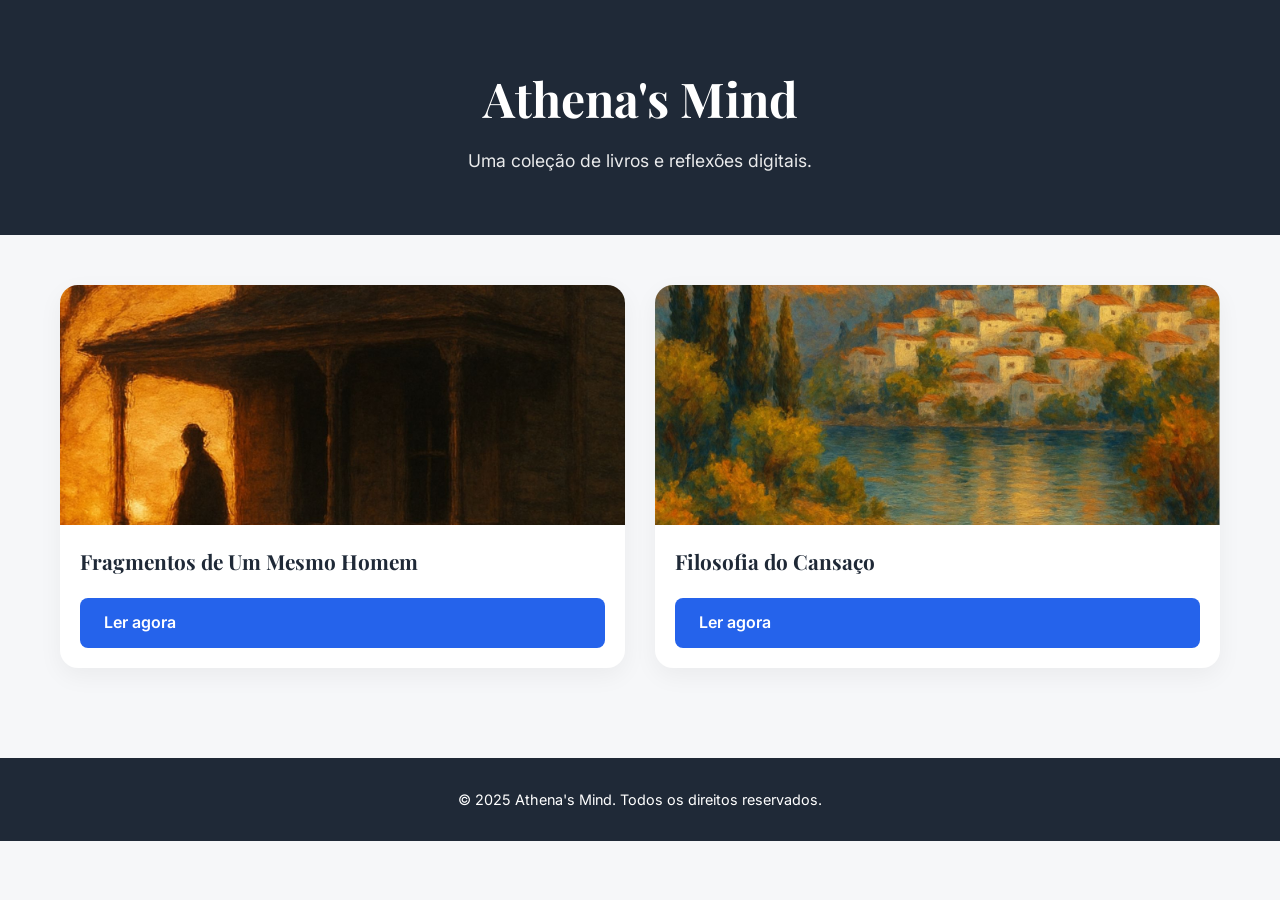
==== index.html @ 82911447 "Update index.html" ====
<!DOCTYPE html>
<html lang="pt-br">
<head>
  <meta charset="UTF-8">
  <meta name="viewport" content="width=device-width, initial-scale=1.0">
  <title>Athena's Mind</title>

  <!-- Favicon -->
  <link rel="icon" href="capas/favicon.png" type="image/png">

  <!-- Fontes Google -->
  <link href="https://fonts.googleapis.com/css2?family=Playfair+Display:wght@500;700&family=Inter:wght@400;600&display=swap" rel="stylesheet">

  <style>
    * {
      margin: 0;
      padding: 0;
      box-sizing: border-box;
    }

    body {
      font-family: 'Inter', sans-serif;
      background: #f6f7f9;
      color: #333;
      line-height: 1.6;
    }

    header {
      background: #1f2937;
      color: white;
      padding: 60px 20px;
      text-align: center;
    }

    header h1 {
      font-family: 'Playfair Display', serif;
      font-size: 3rem;
      margin-bottom: 10px;
    }

    header p {
      font-size: 1.1rem;
      opacity: 0.9;
    }

    .container {
      display: grid;
      grid-template-columns: repeat(auto-fit, minmax(280px, 1fr));
      gap: 30px;
      padding: 50px 20px;
      max-width: 1200px;
      margin: 0 auto;
    }

    .livro {
      background: white;
      border-radius: 18px;
      box-shadow: 0 8px 24px rgba(0, 0, 0, 0.05);
      transition: transform 0.3s ease, box-shadow 0.3s ease;
      overflow: hidden;
      display: flex;
      flex-direction: column;
      justify-content: space-between;
    }

    .livro:hover {
      transform: translateY(-5px);
      box-shadow: 0 12px 28px rgba(0, 0, 0, 0.1);
    }

    .livro img {
      width: 100%;
      height: 240px;
      object-fit: cover;
    }

    .livro h2 {
      font-family: 'Playfair Display', serif;
      font-size: 1.3rem;
      padding: 20px 20px 0;
      color: #1f2937;
    }

    .botao {
      margin: 20px;
      padding: 12px 24px;
      background-color: #2563eb;
      color: white;
      border-radius: 8px;
      text-decoration: none;
      font-weight: 600;
      font-size: 1rem;
      transition: background 0.3s ease;
    }

    .botao:hover {
      background-color: #1d4ed8;
    }

    footer {
      text-align: center;
      padding: 30px 20px;
      background: #1f2937;
      color: white;
      font-size: 0.9rem;
      margin-top: 40px;
    }
  </style>
</head>
<body>

  <header>
    <h1>Athena's Mind</h1>
    <p>Uma coleção de livros e reflexões digitais.</p>
  </header>

  <main class="container">
    <!-- Livro 1 -->
    <div class="livro">
      <img src="capas/capa1.jpg" alt="Capa Fragmentos de Um Mesmo Homem">
      <h2>Fragmentos de Um Mesmo Homem</h2>
      <a class="botao" href="livros/fragmento.pdf" target="_blank">Ler agora</a>
    </div>

    <!-- Livro 2 -->
    <div class="livro">
      <img src="capas/capa2.jpg" alt="Capa Filosofia do Cansaço">
      <h2>Filosofia do Cansaço</h2>
      <a class="botao" href="livros/cansaço.pdf" target="_blank">Ler agora</a>
    </div>

    <!-- Adicione mais livros aqui -->
  </main>

  <footer>
    © 2025 Athena's Mind. Todos os direitos reservados.
  </footer>

</body>
</html>
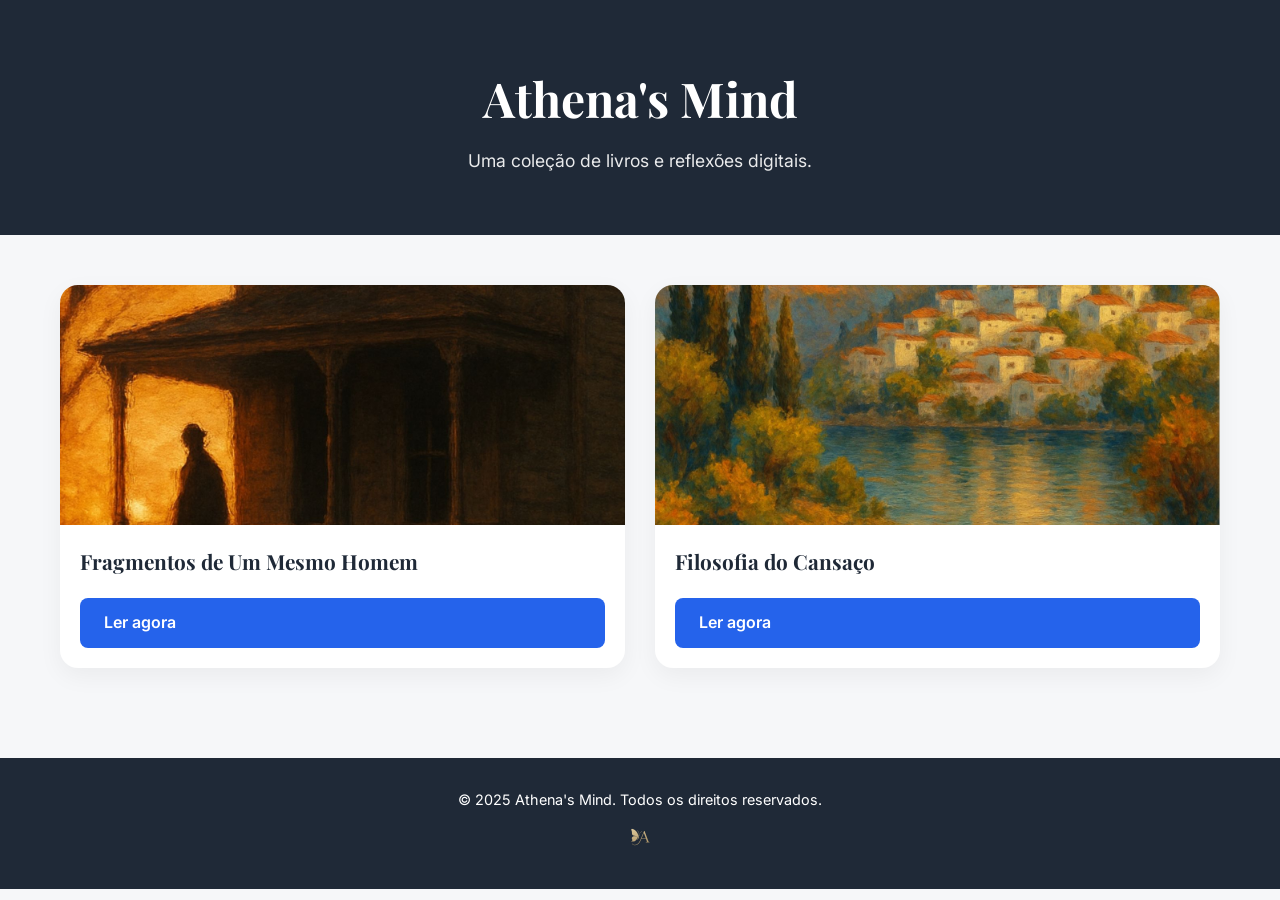
==== commit 7e589156: "Update index.html" ====
--- a/index.html
+++ b/index.html
@@ -134,6 +134,8 @@
 
   <footer>
     © 2025 Athena's Mind. Todos os direitos reservados.
+    <br>
+    <img src="capas/favicon.png" alt="Athena's Mind Logo" width="32" height="32" style="margin-top: 10px;">
   </footer>
 
 </body>
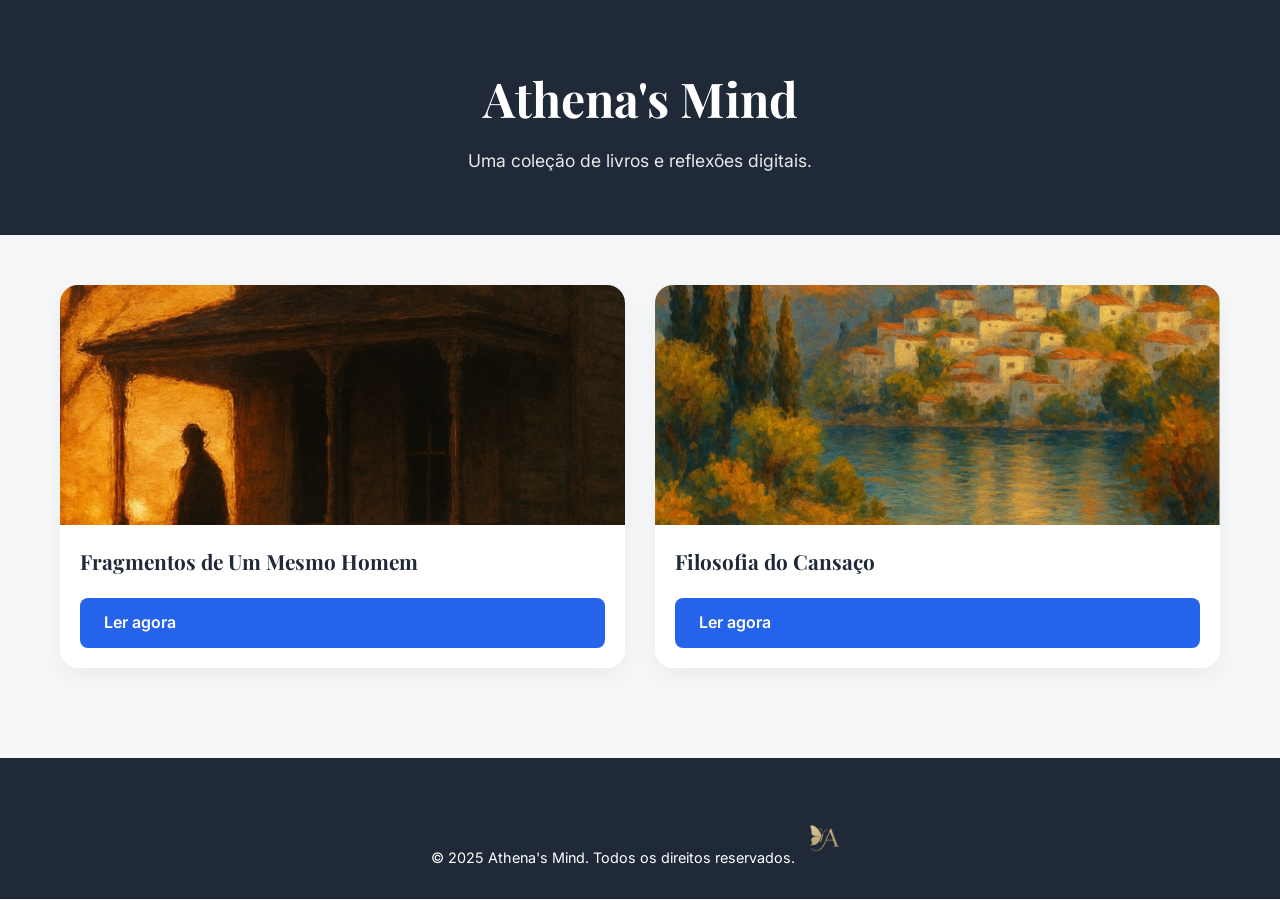
==== commit 5d3443d0: "Update index.html" ====
--- a/index.html
+++ b/index.html
@@ -134,8 +134,7 @@
 
   <footer>
     © 2025 Athena's Mind. Todos os direitos reservados.
-    <br>
-    <img src="capas/favicon.png" alt="Athena's Mind Logo" width="32" height="32" style="margin-top: 10px;">
+    <img src="capas/favicon.png" alt="Athena's Mind Logo" width="50" height="50" style="margin-top: 25px;">
   </footer>
 
 </body>
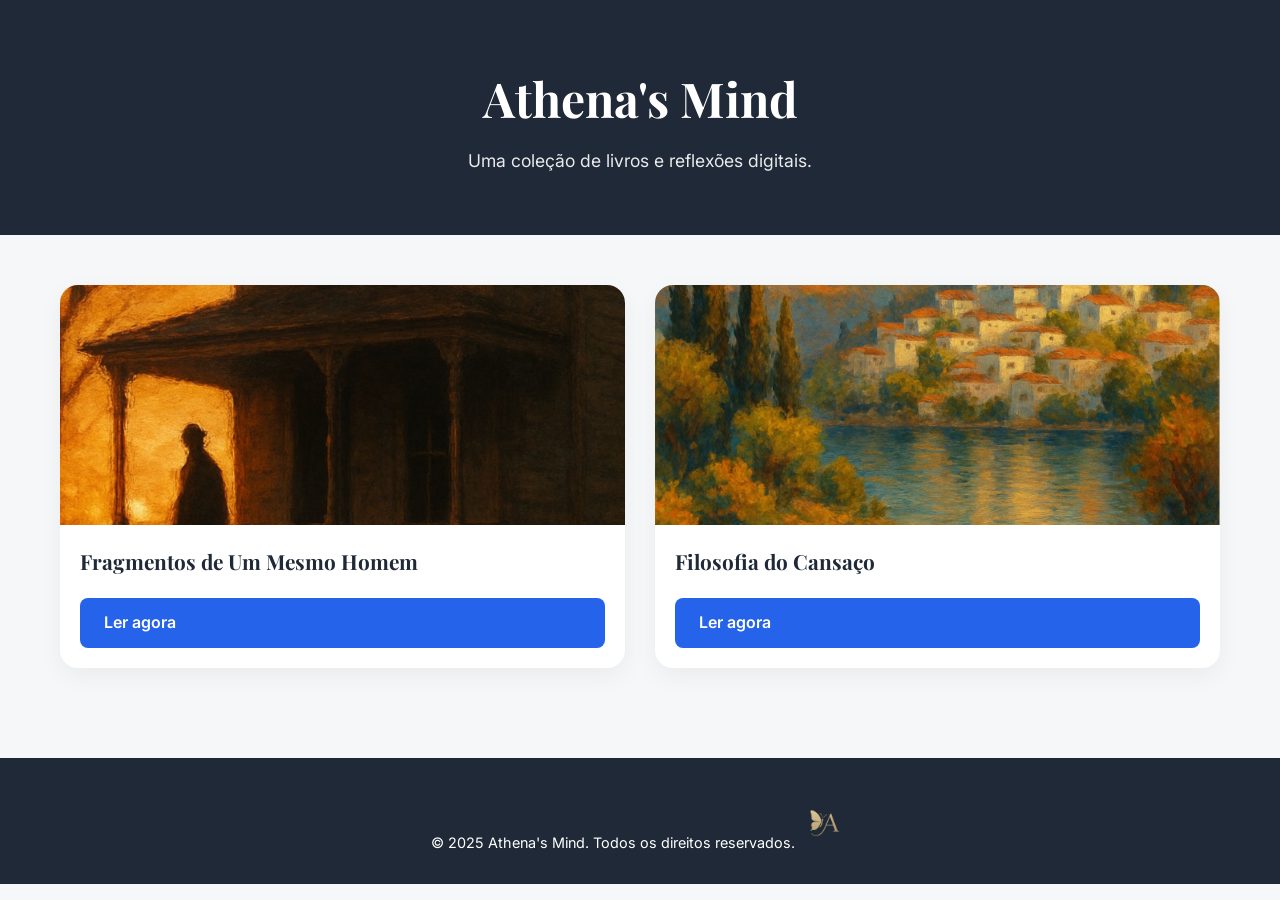
==== commit e366f552: "Update index.html" ====
--- a/index.html
+++ b/index.html
@@ -134,7 +134,7 @@
 
   <footer>
     © 2025 Athena's Mind. Todos os direitos reservados.
-    <img src="capas/favicon.png" alt="Athena's Mind Logo" width="50" height="50" style="margin-top: 25px;">
+    <img src="capas/favicon.png" alt="Athena's Mind Logo" width="50" height="50" style="margin-top: 10px;">
   </footer>
 
 </body>
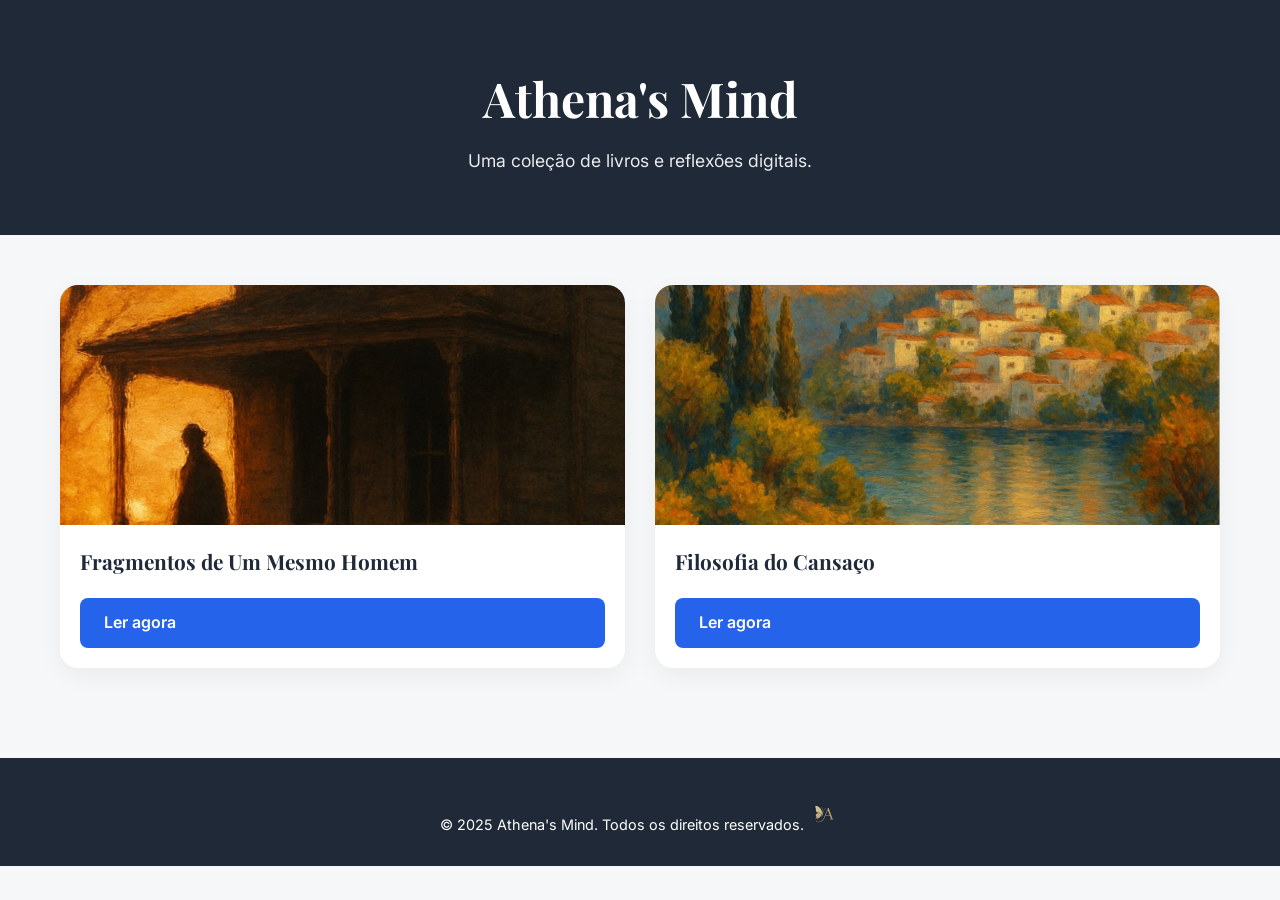
==== commit f6ef1f21: "Update index.html" ====
--- a/index.html
+++ b/index.html
@@ -134,7 +134,7 @@
 
   <footer>
     © 2025 Athena's Mind. Todos os direitos reservados.
-    <img src="capas/favicon.png" alt="Athena's Mind Logo" width="50" height="50" style="margin-top: 10px;">
+    <img src="capas/favicon.png" alt="Athena's Mind Logo" width="32" height="32" style="margin-top: 10px;">
   </footer>
 
 </body>
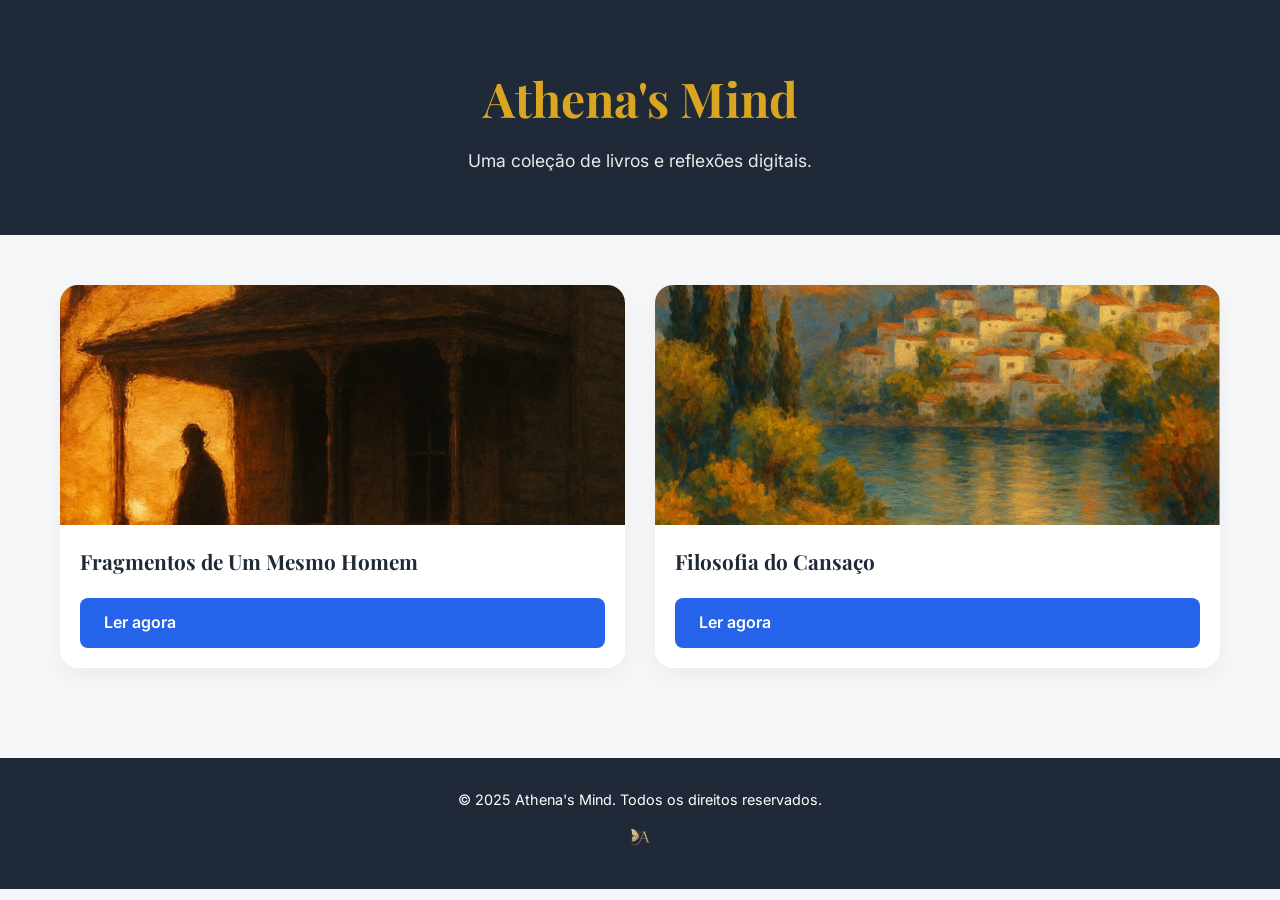
==== commit d49eb2cd: "Update index.html" ====
--- a/index.html
+++ b/index.html
@@ -36,6 +36,8 @@
       font-family: 'Playfair Display', serif;
       font-size: 3rem;
       margin-bottom: 10px;
+      color: #DAA520;
+
     }
 
     header p {
@@ -134,6 +136,7 @@
 
   <footer>
     © 2025 Athena's Mind. Todos os direitos reservados.
+    <br>
     <img src="capas/favicon.png" alt="Athena's Mind Logo" width="32" height="32" style="margin-top: 10px;">
   </footer>
 
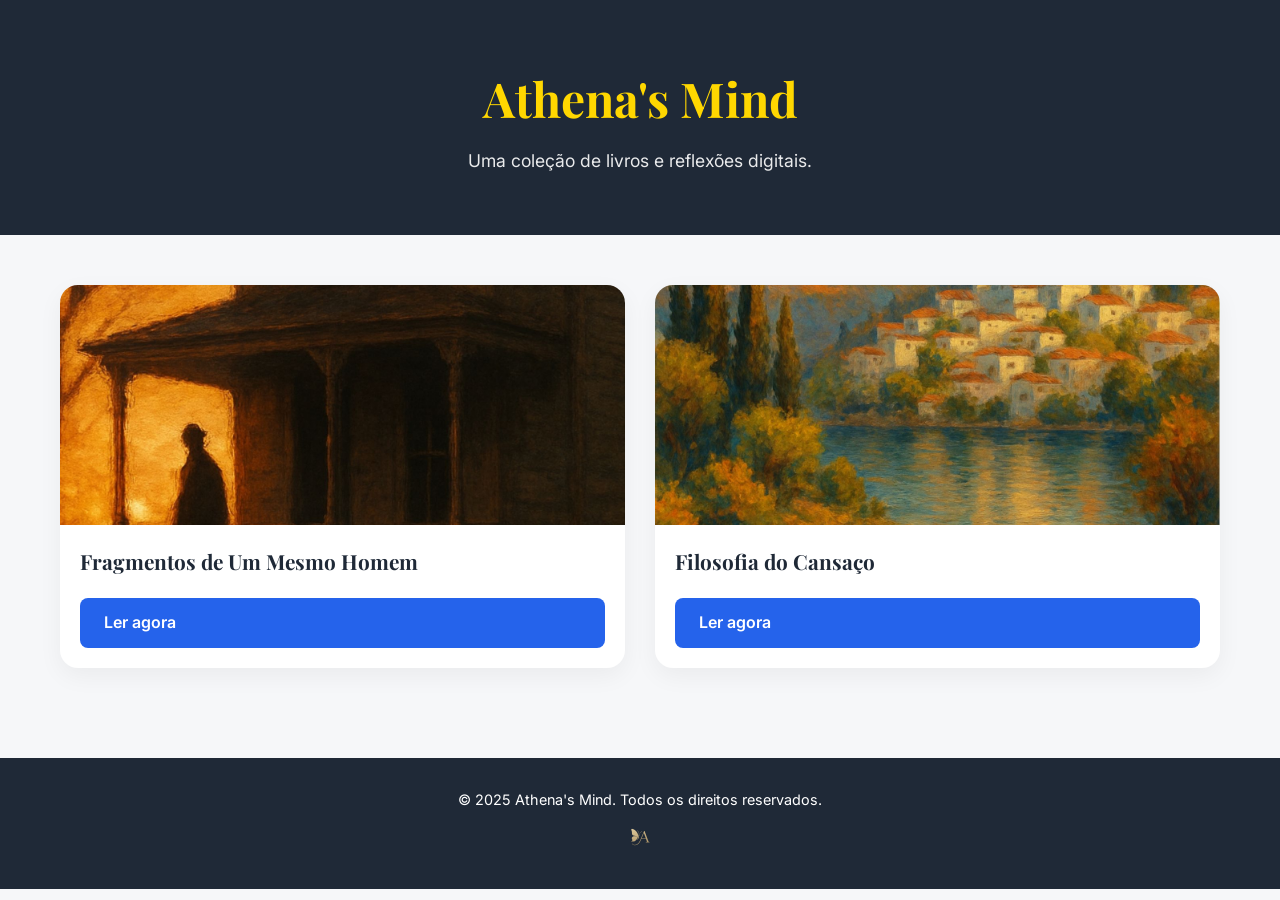
==== commit 5a4fcfc1: "Update index.html" ====
--- a/index.html
+++ b/index.html
@@ -36,7 +36,7 @@
       font-family: 'Playfair Display', serif;
       font-size: 3rem;
       margin-bottom: 10px;
-      color: #DAA520;
+      color: #FFD700;
 
     }
 
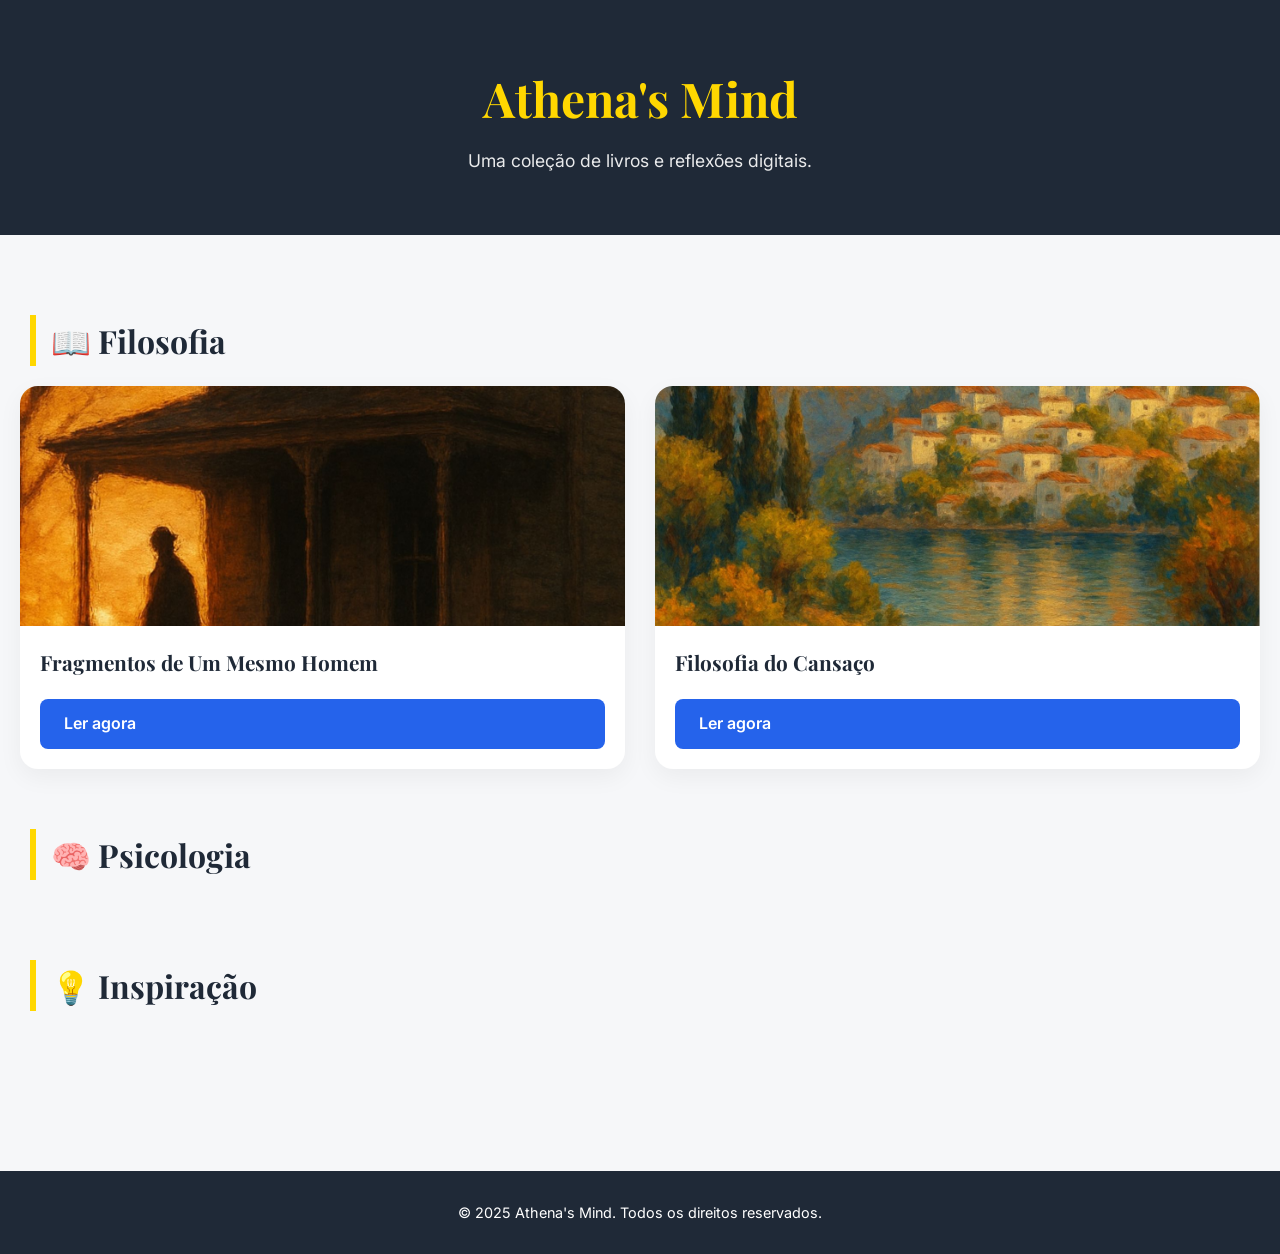
==== commit 356dd696: "Update index.html" ====
--- a/index.html
+++ b/index.html
@@ -1,14 +1,11 @@
 <!DOCTYPE html>
 <html lang="pt-br">
 <head>
-  <meta charset="UTF-8">
-  <meta name="viewport" content="width=device-width, initial-scale=1.0">
+  <meta charset="UTF-8" />
+  <meta name="viewport" content="width=device-width, initial-scale=1.0" />
   <title>Athena's Mind</title>
 
-  <!-- Favicon -->
-  <link rel="icon" href="capas/favicon.png" type="image/png">
-
-  <!-- Fontes Google -->
+  <!-- Fontes do Google -->
   <link href="https://fonts.googleapis.com/css2?family=Playfair+Display:wght@500;700&family=Inter:wght@400;600&display=swap" rel="stylesheet">
 
   <style>
@@ -36,8 +33,7 @@
       font-family: 'Playfair Display', serif;
       font-size: 3rem;
       margin-bottom: 10px;
-      color: #FFD700;
-
+      color: #FFD700; /* Dourado */
     }
 
     header p {
@@ -45,13 +41,29 @@
       opacity: 0.9;
     }
 
+    .container-principal {
+      padding: 40px 20px;
+      max-width: 1400px;
+      margin: auto;
+    }
+
+    .categoria {
+      margin-bottom: 60px;
+    }
+
+    .categoria-titulo {
+      font-family: 'Playfair Display', serif;
+      font-size: 2rem;
+      color: #1f2937;
+      margin: 40px 0 20px 10px;
+      border-left: 6px solid #FFD700;
+      padding-left: 15px;
+    }
+
     .container {
       display: grid;
       grid-template-columns: repeat(auto-fit, minmax(280px, 1fr));
       gap: 30px;
-      padding: 50px 20px;
-      max-width: 1200px;
-      margin: 0 auto;
     }
 
     .livro {
@@ -109,6 +121,7 @@
     }
   </style>
 </head>
+
 <body>
 
   <header>
@@ -116,28 +129,46 @@
     <p>Uma coleção de livros e reflexões digitais.</p>
   </header>
 
-  <main class="container">
-    <!-- Livro 1 -->
-    <div class="livro">
-      <img src="capas/capa1.jpg" alt="Capa Fragmentos de Um Mesmo Homem">
-      <h2>Fragmentos de Um Mesmo Homem</h2>
-      <a class="botao" href="livros/fragmento.pdf" target="_blank">Ler agora</a>
-    </div>
+  <main class="container-principal">
 
-    <!-- Livro 2 -->
-    <div class="livro">
-      <img src="capas/capa2.jpg" alt="Capa Filosofia do Cansaço">
-      <h2>Filosofia do Cansaço</h2>
-      <a class="botao" href="livros/cansaço.pdf" target="_blank">Ler agora</a>
-    </div>
+    <!-- Categoria: Filosofia -->
+    <section class="categoria">
+      <h2 class="categoria-titulo">📖 Filosofia</h2>
+      <div class="container">
+        <div class="livro">
+          <img src="capas/capa1.jpg" alt="Capa Fragmentos de Um Mesmo Homem">
+          <h2>Fragmentos de Um Mesmo Homem</h2>
+          <a class="botao" href="livros/fragmento.pdf" target="_blank">Ler agora</a>
+        </div>
 
-    <!-- Adicione mais livros aqui -->
+        <div class="livro">
+          <img src="capas/capa2.jpg" alt="Capa Filosofia do Cansaço">
+          <h2>Filosofia do Cansaço</h2>
+          <a class="botao" href="livros/cansaço.pdf" target="_blank">Ler agora</a>
+        </div>
+      </div>
+    </section>
+
+    <!-- Categoria: Psicologia -->
+    <section class="categoria">
+      <h2 class="categoria-titulo">🧠 Psicologia</h2>
+      <div class="container">
+        <!-- Adicione livros de psicologia aqui -->
+      </div>
+    </section>
+
+    <!-- Categoria: Inspiração -->
+    <section class="categoria">
+      <h2 class="categoria-titulo">💡 Inspiração</h2>
+      <div class="container">
+        <!-- Adicione livros de inspiração aqui -->
+      </div>
+    </section>
+
   </main>
 
   <footer>
     © 2025 Athena's Mind. Todos os direitos reservados.
-    <br>
-    <img src="capas/favicon.png" alt="Athena's Mind Logo" width="32" height="32" style="margin-top: 10px;">
   </footer>
 
 </body>
